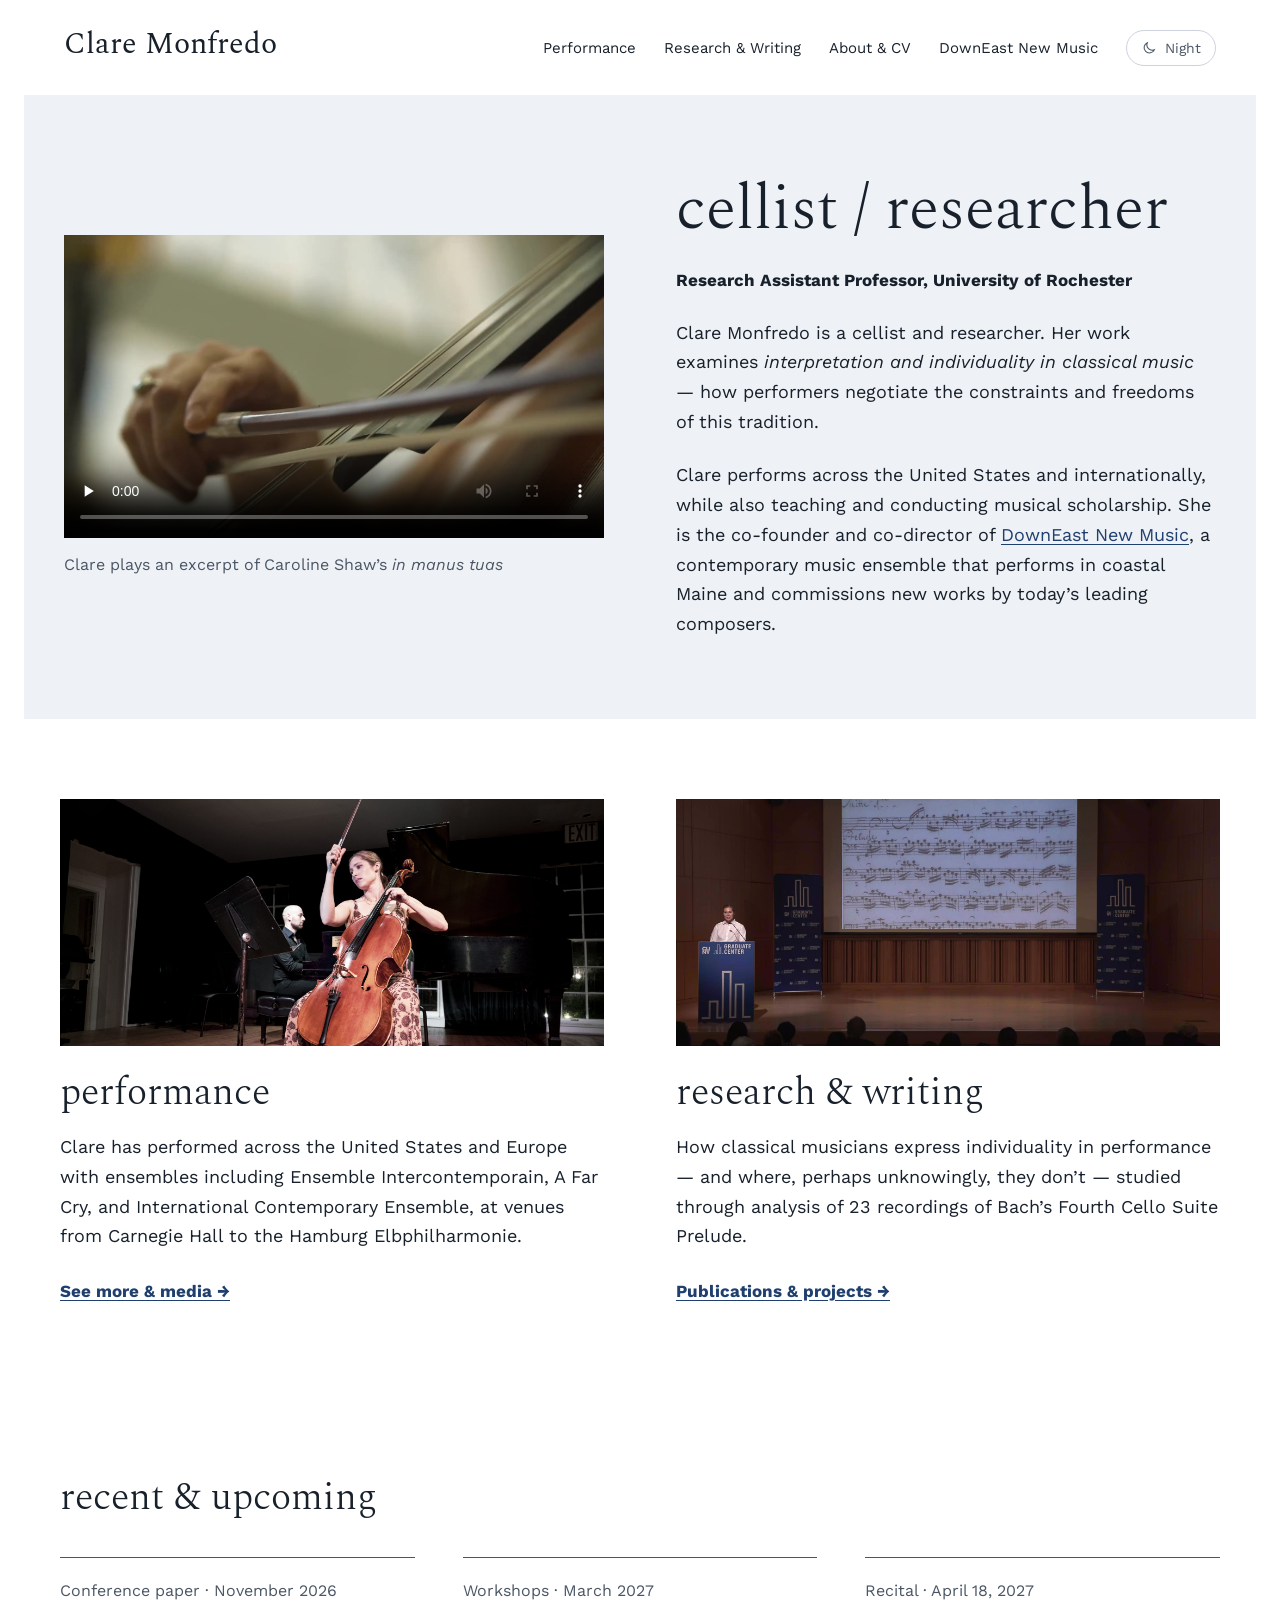
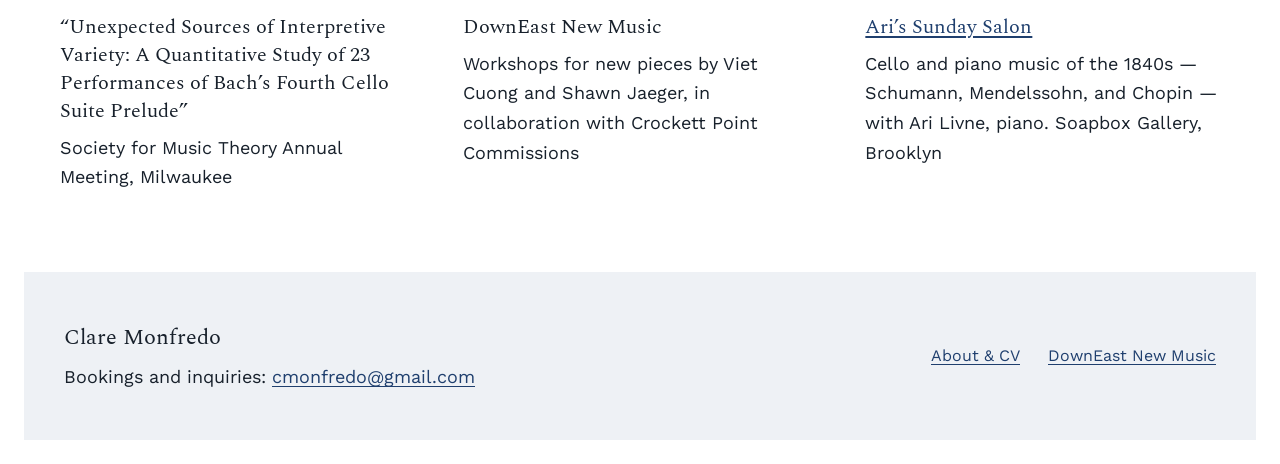
==== index.html @ a5148d65 "Launch new website Home, Performance, Research & Writing, and About pages, with day/night mode.  Co-" ====
<!doctype html>
<html lang="en">
<head>
  <meta charset="utf-8">
  <meta name="viewport" content="width=device-width, initial-scale=1">
  <title>Clare Monfredo — cellist and researcher</title>
  <meta name="description" content="Clare Monfredo is a cellist and researcher whose work examines interpretation and individuality in classical music. Research Assistant Professor, University of Rochester.">
  <link rel="canonical" href="https://www.claremonfredo.com/">
  <meta property="og:type" content="website">
  <meta property="og:title" content="Clare Monfredo — cellist and researcher">
  <meta property="og:description" content="Cellist and researcher examining interpretation and individuality in classical music.">
  <meta property="og:url" content="https://www.claremonfredo.com/">
  <meta property="og:image" content="https://www.claremonfredo.com/images/performing.jpg">
  <meta name="twitter:card" content="summary_large_image">
  <link rel="preconnect" href="https://fonts.googleapis.com">
  <link rel="preconnect" href="https://fonts.gstatic.com" crossorigin>
  <link href="https://fonts.googleapis.com/css2?family=Spectral:ital,wght@0,300;0,400;1,300;1,400&family=Work+Sans:ital,wght@0,400;0,500;1,400&display=swap" rel="stylesheet">
  <link rel="stylesheet" href="css/style.css">
  <script>
    // Day/night: use the visitor's saved choice, otherwise their device setting.
    (function () {
      var t = null;
      try { t = localStorage.getItem('theme'); } catch (e) {}
      if (!t) t = window.matchMedia && matchMedia('(prefers-color-scheme: dark)').matches ? 'dark' : 'light';
      document.documentElement.setAttribute('data-theme', t);
    })();
  </script>
</head>
<body>
  <a class="skip-link" href="#main">Skip to content</a>

  <header class="site-header">
    <a class="wordmark" href="./">Clare Monfredo</a>
    <div class="header-right">
      <nav class="site-nav" aria-label="Main">
        <a href="performance.html">Performance</a>
        <a href="research.html">Research &amp; Writing</a>
        <a href="about.html">About &amp; CV</a>
        <a href="https://www.downeastnewmusic.org">DownEast New Music</a>
      </nav>
      <button type="button" class="theme-toggle" aria-label="Switch between day and night mode">
        <svg class="icon-moon" viewBox="0 0 24 24" fill="none" stroke="currentColor" stroke-width="1.6" aria-hidden="true"><path d="M20 14.5A8 8 0 0 1 9.5 4a8 8 0 1 0 10.5 10.5z"/></svg>
        <svg class="icon-sun" viewBox="0 0 24 24" fill="none" stroke="currentColor" stroke-width="1.6" aria-hidden="true"><circle cx="12" cy="12" r="4"/><path d="M12 2v2M12 20v2M4.9 4.9l1.4 1.4M17.7 17.7l1.4 1.4M2 12h2M20 12h2M4.9 19.1l1.4-1.4M17.7 6.3l1.4-1.4"/></svg>
        <span class="theme-label">Night</span>
      </button>
    </div>
  </header>

  <main id="main">

    <!-- Introduction -->
    <section class="panel" aria-labelledby="intro-title">
      <div class="wrap split">
        <figure>
          <div class="video">
            <video controls preload="none" playsinline poster="images/in-manus-tuas-poster.jpg" aria-label="Clare Monfredo plays an excerpt of Caroline Shaw’s in manus tuas">
              <source src="media/in-manus-tuas.mp4" type="video/mp4">
            </video>
          </div>
          <figcaption>Clare plays an excerpt of Caroline Shaw’s <em>in manus tuas</em></figcaption>
        </figure>

        <div class="stack measure" style="gap: 24px">
          <h1 id="intro-title">cellist / researcher</h1>
          <p class="role"><strong>Research Assistant Professor, University of Rochester</strong></p>
          <p>Clare Monfredo is a cellist and researcher. Her work examines <em>interpretation and individuality in classical music</em> — how performers negotiate the constraints and freedoms of this tradition.</p>
          <p>Clare performs across the United States and internationally, while also teaching and conducting musical scholarship. She is the co-founder and co-director of <a href="https://www.downeastnewmusic.org">DownEast New Music</a>, a contemporary music ensemble that performs in coastal Maine and commissions new works by today’s leading composers.</p>
        </div>
      </div>
    </section>

    <!-- Performance and research -->
    <section aria-label="Performance and research">
      <div class="wrap sides">
        <article class="stack">
          <img class="wide-image" src="images/performing.jpg" alt="Clare Monfredo performing on cello" width="1100" height="500">
          <h2>performance</h2>
          <p class="measure">Clare has performed across the United States and Europe with ensembles including Ensemble Intercontemporain, A Far Cry, and International Contemporary Ensemble, at venues from Carnegie Hall to the Hamburg Elbphilharmonie.</p>
          <a class="more" href="performance.html">See more &amp; media →</a>
        </article>

        <article class="stack">
          <img class="wide-image" src="images/research-presenting.jpg" alt="Clare Monfredo presenting her research at the CUNY Graduate Center, with Bach’s manuscript of the Fourth Suite Prelude on screen" width="1100" height="500">
          <h2>research &amp; writing</h2>
          <p class="measure">How classical musicians express individuality in performance — and where, perhaps unknowingly, they don’t — studied through analysis of 23 recordings of Bach’s Fourth Cello Suite Prelude.</p>
          <a class="more" href="research.html">Publications &amp; projects →</a>
        </article>
      </div>
    </section>

    <!-- Recent and upcoming -->
    <section aria-labelledby="recent-title">
      <div class="wrap stack" style="gap: 36px">
        <h2 id="recent-title">recent &amp; upcoming</h2>
        <div class="news">
          <div>
            <p class="label">Conference paper · November 2026</p>
            <h3>“Unexpected Sources of Interpretive Variety: A Quantitative Study of 23 Performances of Bach’s Fourth Cello Suite Prelude”</h3>
            <p>Society for Music Theory Annual Meeting, Milwaukee</p>
          </div>
          <div>
            <p class="label">Workshops · March 2027</p>
            <h3>DownEast New Music</h3>
            <p>Workshops for new pieces by Viet Cuong and Shawn Jaeger, in collaboration with Crockett Point Commissions</p>
          </div>
          <div>
            <p class="label">Recital · April 18, 2027</p>
            <h3><a href="https://www.soapboxgallery.org/events/arissalon04-18-2027">Ari’s Sunday Salon</a></h3>
            <p>Cello and piano music of the 1840s — Schumann, Mendelssohn, and Chopin — with Ari Livne, piano. Soapbox Gallery, Brooklyn</p>
          </div>
        </div>
      </div>
    </section>

  </main>

  <footer class="site-footer panel">
    <div class="wrap">
      <div class="stack" style="gap: 6px">
        <p class="footer-name">Clare Monfredo</p>
        <p>Bookings and inquiries: <a href="mailto:cmonfredo@gmail.com">cmonfredo@gmail.com</a></p>
      </div>
      <nav class="footer-links" aria-label="Elsewhere">
        <a href="about.html">About &amp; CV</a>
        <a href="https://www.downeastnewmusic.org">DownEast New Music</a>
      </nav>
    </div>
  </footer>
  <div class="page-end"></div>

  <script src="js/site.js"></script>
</body>
</html>
---- css/style.css ----
/* Clare Monfredo — shared styles for every page */

:root {
  /* Day */
  --page: #FFFFFF;
  --ink: #17202B;
  --ink-soft: #4B5665;
  --panel: #EEF1F5;
  --rule: #CCD3DD;
  --placeholder: #E2E7EE;
  --link: #1F3F6E;
  --link-hover: #3A5F94;
  --figure-bg: #FFFFFF;
  --serif: Spectral, Georgia, serif;
  --sans: 'Work Sans', 'Helvetica Neue', Arial, sans-serif;
  --name: Spectral, Georgia, serif;
  --max: 1240px;
  color-scheme: light;
}

/* Night */
:root[data-theme="dark"] {
  --page: #10151C;
  --ink: #E4E9F0;
  --ink-soft: #A7B2C1;
  --panel: #18202A;
  --rule: #2E3A48;
  --placeholder: #212B37;
  --link: #A9C3EA;
  --link-hover: #D2E1F7;
  --figure-bg: #F4F6F9;
  color-scheme: dark;
}

* { box-sizing: border-box; }

html { -webkit-text-size-adjust: 100%; }

body {
  margin: 0;
  background: var(--page);
  color: var(--ink);
  font-family: var(--sans);
  font-size: 18px;
  line-height: 1.65;
}

img { max-width: 100%; height: auto; display: block; }

a { color: var(--link); text-underline-offset: 3px; }
a:hover { color: var(--link-hover); }

.skip-link {
  position: absolute; left: -9999px; top: 8px;
  background: var(--page); padding: 8px 16px; z-index: 10;
}
.skip-link:focus { left: 8px; }

/* ---------- Header ---------- */

.site-header {
  padding: 26px 64px 24px;
  display: flex; flex-wrap: wrap; align-items: baseline; justify-content: space-between;
  gap: 12px 40px;
}
.wordmark {
  font-family: var(--name);
  font-weight: 400;
  font-size: clamp(26px, 3vw, 30px);
  line-height: 1.1;
  text-decoration: none;
  color: var(--ink);
}
.wordmark:hover { color: var(--ink); }
.header-right { display: flex; flex-wrap: wrap; align-items: center; gap: 8px 28px; }
.site-nav {
  display: flex; flex-wrap: wrap;
  gap: 4px 28px; font-size: 15px;
}
.site-nav a { text-decoration: none; padding: 10px 0; color: var(--ink); }
.site-nav a:hover { color: var(--link); }
.theme-toggle {
  display: inline-flex; align-items: center; gap: 8px;
  font: inherit; font-size: 14px; color: var(--ink-soft);
  background: transparent; border: 1px solid var(--rule); border-radius: 999px;
  padding: 0 14px; min-height: 36px; cursor: pointer;
}
.theme-toggle:hover { color: var(--ink); border-color: var(--ink-soft); }
.theme-toggle svg { width: 16px; height: 16px; }
.theme-toggle .icon-sun { display: none; }
:root[data-theme="dark"] .theme-toggle .icon-sun { display: block; }
:root[data-theme="dark"] .theme-toggle .icon-moon { display: none; }
.site-nav a[aria-current="page"] { text-decoration: underline; }

/* ---------- Layout ---------- */

.panel { margin: 0 24px; background: var(--panel); }

.wrap {
  max-width: var(--max);
  margin: 0 auto;
  padding: 80px 40px;
}

.split {
  display: flex; flex-wrap: wrap; align-items: center;
  gap: 56px 72px;
}
.split > * { flex: 1 1 420px; min-width: 0; }

.stack { display: flex; flex-direction: column; gap: 16px; }
.stack > * { margin: 0; }

.measure { max-width: 560px; }

/* ---------- Type ---------- */

h1, h2, h3 { font-family: var(--serif); font-weight: 300; margin: 0; }
h3 { font-weight: 400; }
h1 { font-size: clamp(40px, 5vw, 62px); line-height: 1.12; }
h2 { font-size: clamp(28px, 3.3vw, 38px); line-height: 1.22; }
h3 { font-size: 20px; line-height: 1.4; }

p { margin: 0; }

.label { font-size: 16px; color: var(--ink-soft); }
.role { font-size: 17px; line-height: 1.5; }
.role strong { font-weight: 700; }

.more {
  font-size: 17px; font-weight: 700;
  padding: 10px 0; align-self: flex-start;
}

/* ---------- Media ---------- */

.video {
  position: relative; aspect-ratio: 16 / 9;
  background: #3A352C; overflow: hidden;
}
.video iframe { position: absolute; inset: 0; width: 100%; height: 100%; border: 0; }
.video video { position: absolute; inset: 0; width: 100%; height: 100%; object-fit: cover; background: #3A352C; }
.video .video-pending {
  position: absolute; inset: 0;
  display: flex; align-items: center; justify-content: center;
  color: #D9D4C7; font-size: 14px; text-align: center; padding: 16px;
}

figure { margin: 0; }
figcaption { font-size: 16px; color: var(--ink-soft); margin-top: 14px; }

.wide-image { width: 100%; aspect-ratio: 11 / 5; object-fit: cover; background: var(--placeholder); }

/* ---------- Home: two sides ---------- */

.sides { display: flex; flex-wrap: wrap; gap: 56px 72px; }
.sides > * { flex: 1 1 420px; min-width: 0; }
.sides .wide-image { margin-bottom: 8px; }

/* ---------- Clips ---------- */

.clips { display: flex; flex-direction: column; gap: 32px; }
.clip p { font-size: 17px; line-height: 1.5; margin-top: 12px; }

/* ---------- News ---------- */

.news { display: flex; flex-wrap: wrap; gap: 32px 48px; }
.news > div {
  flex: 1 1 280px; min-width: 0;
  border-top: 1px solid var(--ink-soft); padding-top: 20px;
  display: flex; flex-direction: column; gap: 8px;
}

/* ---------- Footer ---------- */

.site-footer .wrap {
  padding-top: 48px; padding-bottom: 48px;
  display: flex; flex-wrap: wrap; gap: 24px 48px;
  justify-content: space-between; align-items: center;
}
.footer-name { font-family: var(--name); font-weight: 400; font-size: 22px; }
.footer-links { display: flex; flex-wrap: wrap; gap: 4px 28px; font-size: 16px; }
.footer-links a { padding: 10px 0; }

.page-end { height: 24px; }

/* ---------- Small screens ---------- */

@media (max-width: 640px) {
  body { font-size: 17px; }
  .panel { margin: 0 12px; }
  .wrap { padding: 56px 20px; }
  .site-nav { gap: 0 22px; font-size: 16px; }
  .site-header { padding: 20px 20px 16px; }
}

/* Score figures */
.figure-box {
  background: var(--figure-bg);
  aspect-ratio: 16 / 9;
  display: flex; align-items: center; justify-content: center;
  padding: 16px;
}
.figure-box img { width: 100%; height: 100%; object-fit: contain; }
.subtitle { font-family: var(--serif); font-size: 21px; line-height: 1.4; margin-top: -6px; }

/* ---------- Research page ---------- */

.lead { font-size: 20px; line-height: 1.6; }

.on-this-page { display: flex; flex-direction: column; gap: 2px; font-size: 17px; }
.on-this-page a { padding: 6px 0; align-self: flex-start; }

.figure-grid {
  display: grid;
  grid-template-columns: repeat(auto-fit, minmax(min(100%, 420px), 1fr));
  gap: 40px 48px;
  align-items: start;
}
.figure-grid img { width: 100%; height: auto; background: var(--figure-bg); padding: 12px; box-sizing: border-box; border: 1px solid var(--rule); }
.figure-grid .span-all { grid-column: 1 / -1; max-width: 1000px; justify-self: center; width: 100%; }

.case .video { margin-top: 8px; }
.case .figure-box { aspect-ratio: auto; }
.case .figure-box img { height: auto; }

.pub-list { margin: 0; padding: 0; list-style: none; display: flex; flex-direction: column; gap: 16px; }
.pub-list li { padding-left: 0; }

.interests p { max-width: 900px; }

h2[id], section[id], article[id] { scroll-margin-top: 24px; }

/* ---------- Performance page ---------- */

.portrait img { width: 100%; max-width: 460px; margin-left: auto; aspect-ratio: 4 / 5; object-fit: cover; }

.program { margin: 0; padding: 0; list-style: none; display: flex; flex-direction: column; gap: 6px; font-size: 17px; line-height: 1.5; }
.program-title { font-size: clamp(22px, 2.4vw, 26px); line-height: 1.3; }

.photo-row { display: grid; grid-template-columns: repeat(auto-fit, minmax(min(100%, 300px), 1fr)); gap: 24px; }
.photo-row img { width: 100%; aspect-ratio: 4 / 3; object-fit: cover; }
.more-title { margin-bottom: -42px; }
.news.two-col > div { flex: 1 1 calc(50% - 24px); }
@media (max-width: 760px) { .news.two-col > div { flex-basis: 100%; } }
.split > .stage-photo { flex: 1.25 1 480px; }
.stage-photo img { width: 100%; aspect-ratio: 3 / 2; object-fit: cover; }

/* ---------- About page ---------- */

.bio-card { border-top: 1px solid var(--ink); padding-top: 20px; }
.bio-card p { font-size: 17px; }
.copy-button {
  align-self: flex-start;
  font: inherit; font-size: 15px; font-weight: 700;
  background: transparent; color: var(--ink);
  border: 1px solid var(--ink); padding: 10px 18px; min-height: 44px; cursor: pointer;
}
.copy-button:hover { background: var(--ink); color: var(--page); }

.press-grid { display: flex; flex-wrap: wrap; gap: 32px 48px; align-items: flex-end; }
.press-grid figure { flex: 1 1 260px; min-width: 0; }
.press-grid figure:first-child { flex-grow: 1.8; }
.press-grid img { width: 100%; height: auto; }

.bio-flow::after { content: ""; display: block; clear: both; }
.bio-flow h1 { margin-bottom: 24px; }
.bio-flow p { margin: 0 0 20px; }
.bio-flow p:last-child { margin-bottom: 0; }
.bio-flow .lead { margin-bottom: 24px; }
.bio-photo { float: right; width: min(40%, 460px); margin: 6px 0 24px 56px; }
.bio-photo img { width: 100%; aspect-ratio: 4 / 5; object-fit: cover; }
@media (max-width: 760px) {
  .bio-photo { float: none; width: 100%; margin: 0 0 28px; }
}
.feature-title { font-size: clamp(32px, 4vw, 46px); line-height: 1.15; }

/* Research directions */
.strands { display: grid; grid-template-columns: repeat(auto-fit, minmax(min(100%, 460px), 1fr)); gap: 40px 56px; }
.strand { border-top: 1px solid var(--ink); padding-top: 20px; display: flex; flex-direction: column; gap: 10px; }
.strand-work { margin: 6px 0 0; padding: 0; list-style: none; display: flex; flex-direction: column; gap: 6px; font-size: 16px; line-height: 1.5; color: var(--ink-soft); }
.strand-work .in-development { font-style: italic; }
.figure-group { display: flex; flex-direction: column; gap: 20px; }
.figure-group-title { font-family: var(--sans); font-size: 18px; font-weight: 700; border-bottom: 1px solid var(--rule); padding-bottom: 10px; }
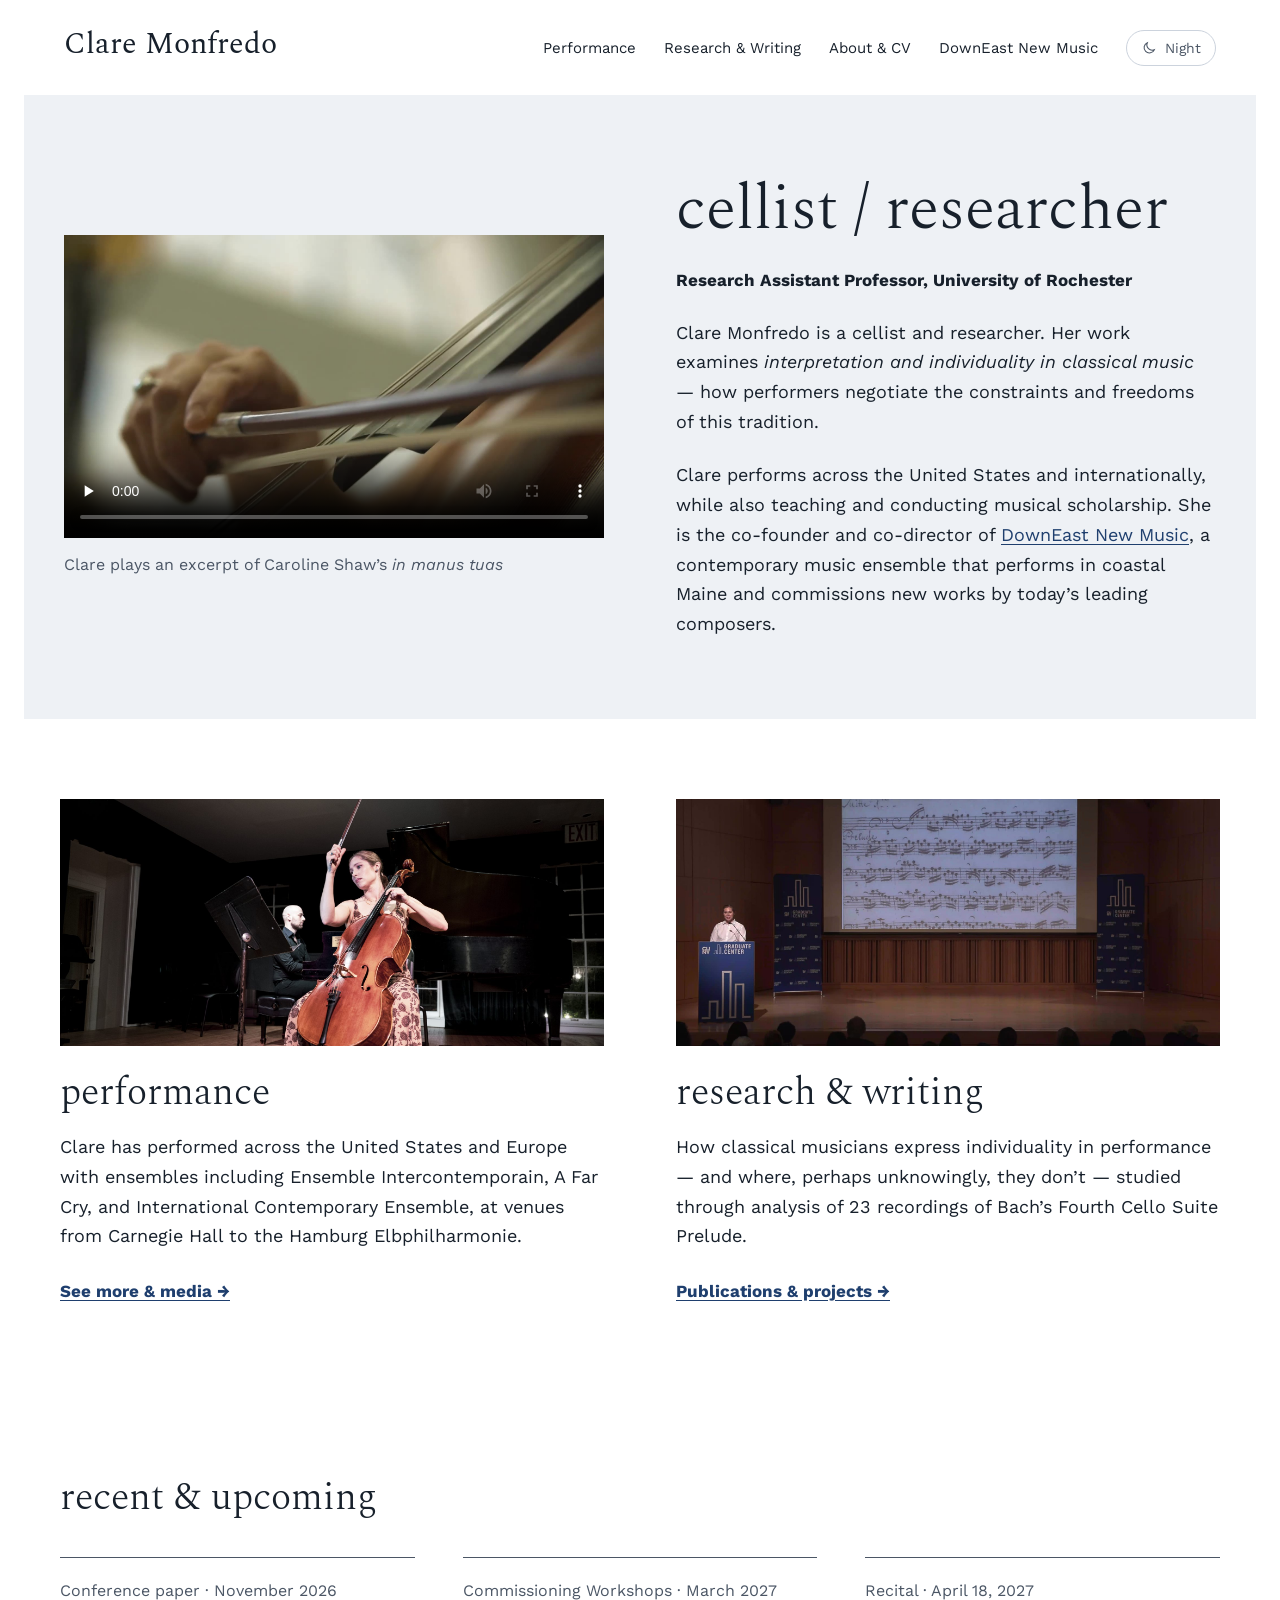
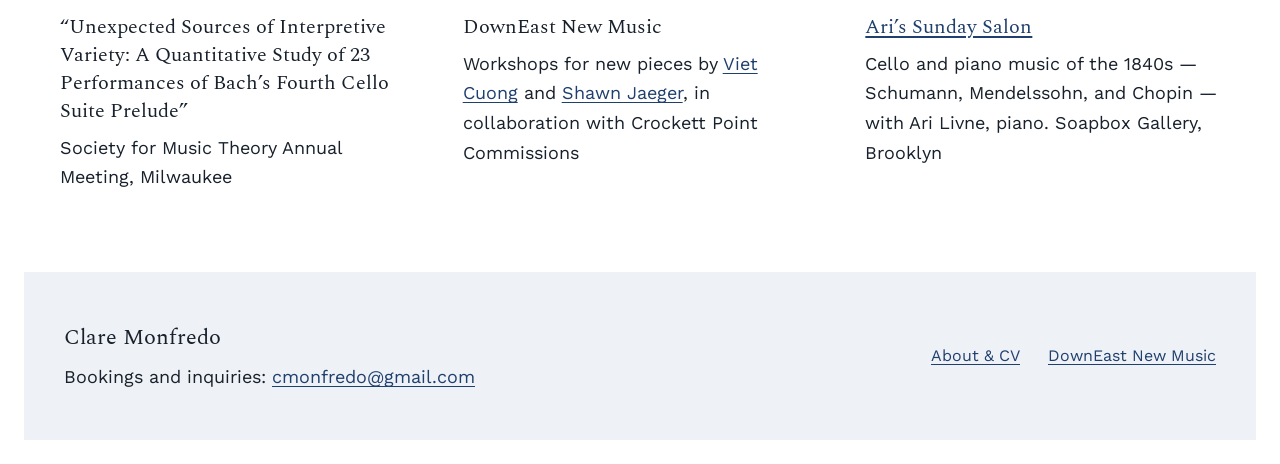
==== commit f6556569: "Commissioning Workshops with composer links; reorder More performances Co-Authored-By: Claude Opus 5" ====
--- a/index.html
+++ b/index.html
@@ -99,9 +99,9 @@
             <p>Society for Music Theory Annual Meeting, Milwaukee</p>
           </div>
           <div>
-            <p class="label">Workshops · March 2027</p>
+            <p class="label">Commissioning Workshops · March 2027</p>
             <h3>DownEast New Music</h3>
-            <p>Workshops for new pieces by Viet Cuong and Shawn Jaeger, in collaboration with Crockett Point Commissions</p>
+            <p>Workshops for new pieces by <a href="https://vietcuongmusic.com">Viet Cuong</a> and <a href="https://www.shawnjaeger.com">Shawn Jaeger</a>, in collaboration with Crockett Point Commissions</p>
           </div>
           <div>
             <p class="label">Recital · April 18, 2027</p>
--- a/css/style.css
+++ b/css/style.css
@@ -276,9 +276,10 @@
 .feature-title { font-size: clamp(32px, 4vw, 46px); line-height: 1.15; }
 
 /* Research directions */
-.strands { display: grid; grid-template-columns: repeat(auto-fit, minmax(min(100%, 460px), 1fr)); gap: 40px 56px; }
+.strands { display: grid; grid-template-columns: repeat(auto-fit, minmax(min(100%, 300px), 1fr)); gap: 40px 48px; }
 .strand { border-top: 1px solid var(--ink); padding-top: 20px; display: flex; flex-direction: column; gap: 10px; }
 .strand-work { margin: 6px 0 0; padding: 0; list-style: none; display: flex; flex-direction: column; gap: 6px; font-size: 16px; line-height: 1.5; color: var(--ink-soft); }
 .strand-work .in-development { font-style: italic; }
 .figure-group { display: flex; flex-direction: column; gap: 20px; }
 .figure-group-title { font-family: var(--sans); font-size: 18px; font-weight: 700; border-bottom: 1px solid var(--rule); padding-bottom: 10px; }
+.credit { font-size: 14px; color: var(--ink-soft); }
